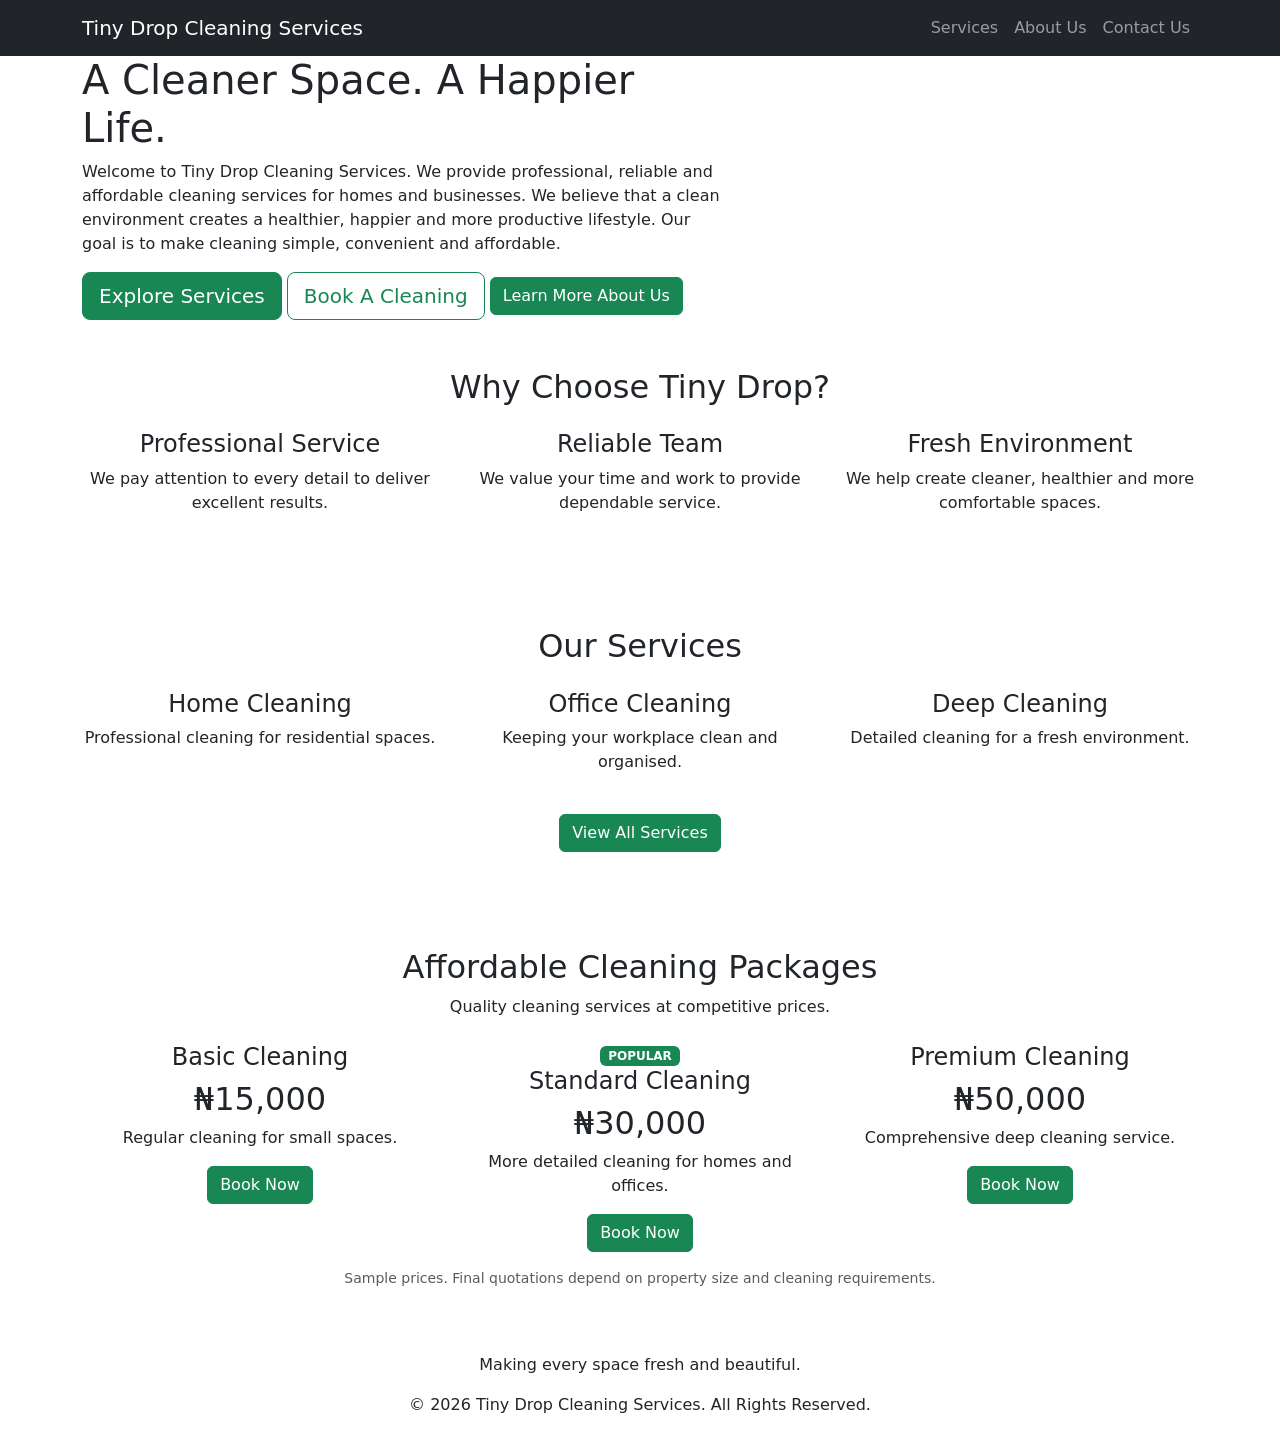
==== index.html @ 05069462 "Add files via upload" ====
<!DOCTYPE html>
<html lang="en">
<head>

    <meta charset="UTF-8">
    <meta name="viewport" content="width=device-width, initial-scale=1.0">
    <title>Tiny Drop Cleaning Services</title>
    <link href="https://cdn.jsdelivr.net/npm/bootstrap@5.3.3/dist/css/bootstrap.min.css" rel="stylesheet">
    <link rel="stylesheet" href="css/style.css">
</head>

<body>
<nav class="navbar navbar-expand-lg navbar-dark bg-dark">
    <div class="container">
        <a class="navbar-brand" href="index.html">
            Tiny Drop Cleaning Services
        </a>
        <button class="navbar-toggler" type="button" data-bs-toggle="collapse" data-bs-target="#navbarNav" aria-controls="navbarNav" aria-expanded="false"
        aria-label="Toggle navigation">
            <span class="navbar-toggle-icon"></span>
        </button>
        <div class="collapse navbar-collapse" id="navbarNav">
            <ul class="navbar-nav ms-auto">
                <li class="nav-item"><a class="nav-link" href="services.html">Services</a></li>
                <li class="nav-item"><a class="nav-link" href="about.html">About Us</a></li>
                <li class="nav-item"><a class="nav-link" href="contact.html">Contact Us</a></li>
            </ul>
        </div>
    </div>
</nav>

<section class="hero">
    <div class="container">
        <div class="row align-items-center">
            <div class="col-lg-7">
                <h1>
                    A Cleaner Space.
                    <span> A Happier Life.</span>
                </h1>
                <p>
                    Welcome to Tiny Drop Cleaning Services.
                    We provide professional, reliable and affordable
                    cleaning services for homes and businesses.
                    
                    We believe that a clean environment creates a healthier,
                    happier and more productive lifestyle.
                    
                    Our goal is to make cleaning simple, convenient and affordable.

                </p>
                <a href="services.html" class="btn btn-success btn-lg">
                    Explore Services
                </a>
                <a href="contact.html" class="btn btn-outline-success btn-lg">
                    Book A Cleaning
                </a>
                <a href="about.html" class="btn btn-success">
                    Learn More About Us
                </a>
            </div>
        </div>
    </div>
</section>


<section class="why-us py-5">
    <div class="container text-center">
        <h2 class="section-title">Why Choose Tiny Drop?</h2>
        <div class="row mt-4">
            <div class="col-md-4">
                <div class="feature-card">
                    <h4>Professional Service</h4>
                    <p>
                        We pay attention to every detail
                        to deliver excellent results.
                    </p>
                </div>
            </div>
            <div class="col-md-4">
                <div class="feature-card">
                    <h4>Reliable Team</h4>
                    <p>
                        We value your time and work
                        to provide dependable service.
                    </p>
                </div>
            </div>
            <div class="col-md-4">
                <div class="feature-card">
                    <h4>Fresh Environment</h4>
                    <p>
                        We help create cleaner,
                        healthier and more comfortable spaces.
                    </p>
                </div>
            </div>
        </div>
    </div>
</section>


<section class="container py-5 text-center">
    <h2 class="section-title">Our Services</h2>
    <div class="row mt-4">
        <div class="col-md-4">
            <div class="service-card">
                <h4>Home Cleaning</h4>
                <p>Professional cleaning for residential spaces.</p>
            </div>
        </div>
        <div class="col-md-4">
            <div class="service-card">
                <h4>Office Cleaning</h4>
                <p>Keeping your workplace clean and organised.</p>
            </div>
        </div>
        <div class="col-md-4">
            <div class="service-card">
                <h4>Deep Cleaning</h4>
                <p>Detailed cleaning for a fresh environment.</p>
            </div>
        </div>
    </div>
    <a href="services.html" class="btn btn-success mt-4">
        View All Services
    </a>
</section>

<section class="pricing-section py-5">
    <div class="container text-center">
        <h2 class="section-title">Affordable Cleaning Packages</h2>
        <p>Quality cleaning services at competitive prices.</p>
        <div class="row mt-4">
            <div class="col-md-4">
                <div class="price-card">
                    <h4>Basic Cleaning</h4>
                    <h2>₦15,000</h2>
                    <p>Regular cleaning for small spaces.</p>
                    <a href="contact.html" class="btn btn-success">
                        Book Now
                    </a>
                </div>
            </div>
            <div class="col-md-4">
                <div class="price-card featured-price">
                    <span class="badge bg-success">POPULAR</span>
                    <h4>Standard Cleaning</h4>
                    <h2>₦30,000</h2>
                    <p>More detailed cleaning for homes and offices.</p>
                    <a href="contact.html" class="btn btn-success">
                        Book Now
                    </a>
                </div>
            </div>
            <div class="col-md-4">
                <div class="price-card">
                    <h4>Premium Cleaning</h4>
                    <h2>₦50,000</h2>
                    <p>Comprehensive deep cleaning service.</p>
                    <a href="contact.html" class="btn btn-success">
                        Book Now
                    </a>
                </div>
            </div>
        </div>
        <p class="small text-muted mt-3">
            Sample prices. Final quotations depend on property size and cleaning requirements.
        </p>
    </div>
</section>


<footer class="footer">
    <div class="container text-center">
        <p>Making every space fresh and beautiful.</p>
        <p>© 2026 Tiny Drop Cleaning Services. All Rights Reserved.</p>
    </div>
</footer>

<script src="https://cdn.jsdelivr.net/npm/bootstrap@5.3.3/dist/js/bootstrap.bundle.min.js"></script>
</body>
</html>
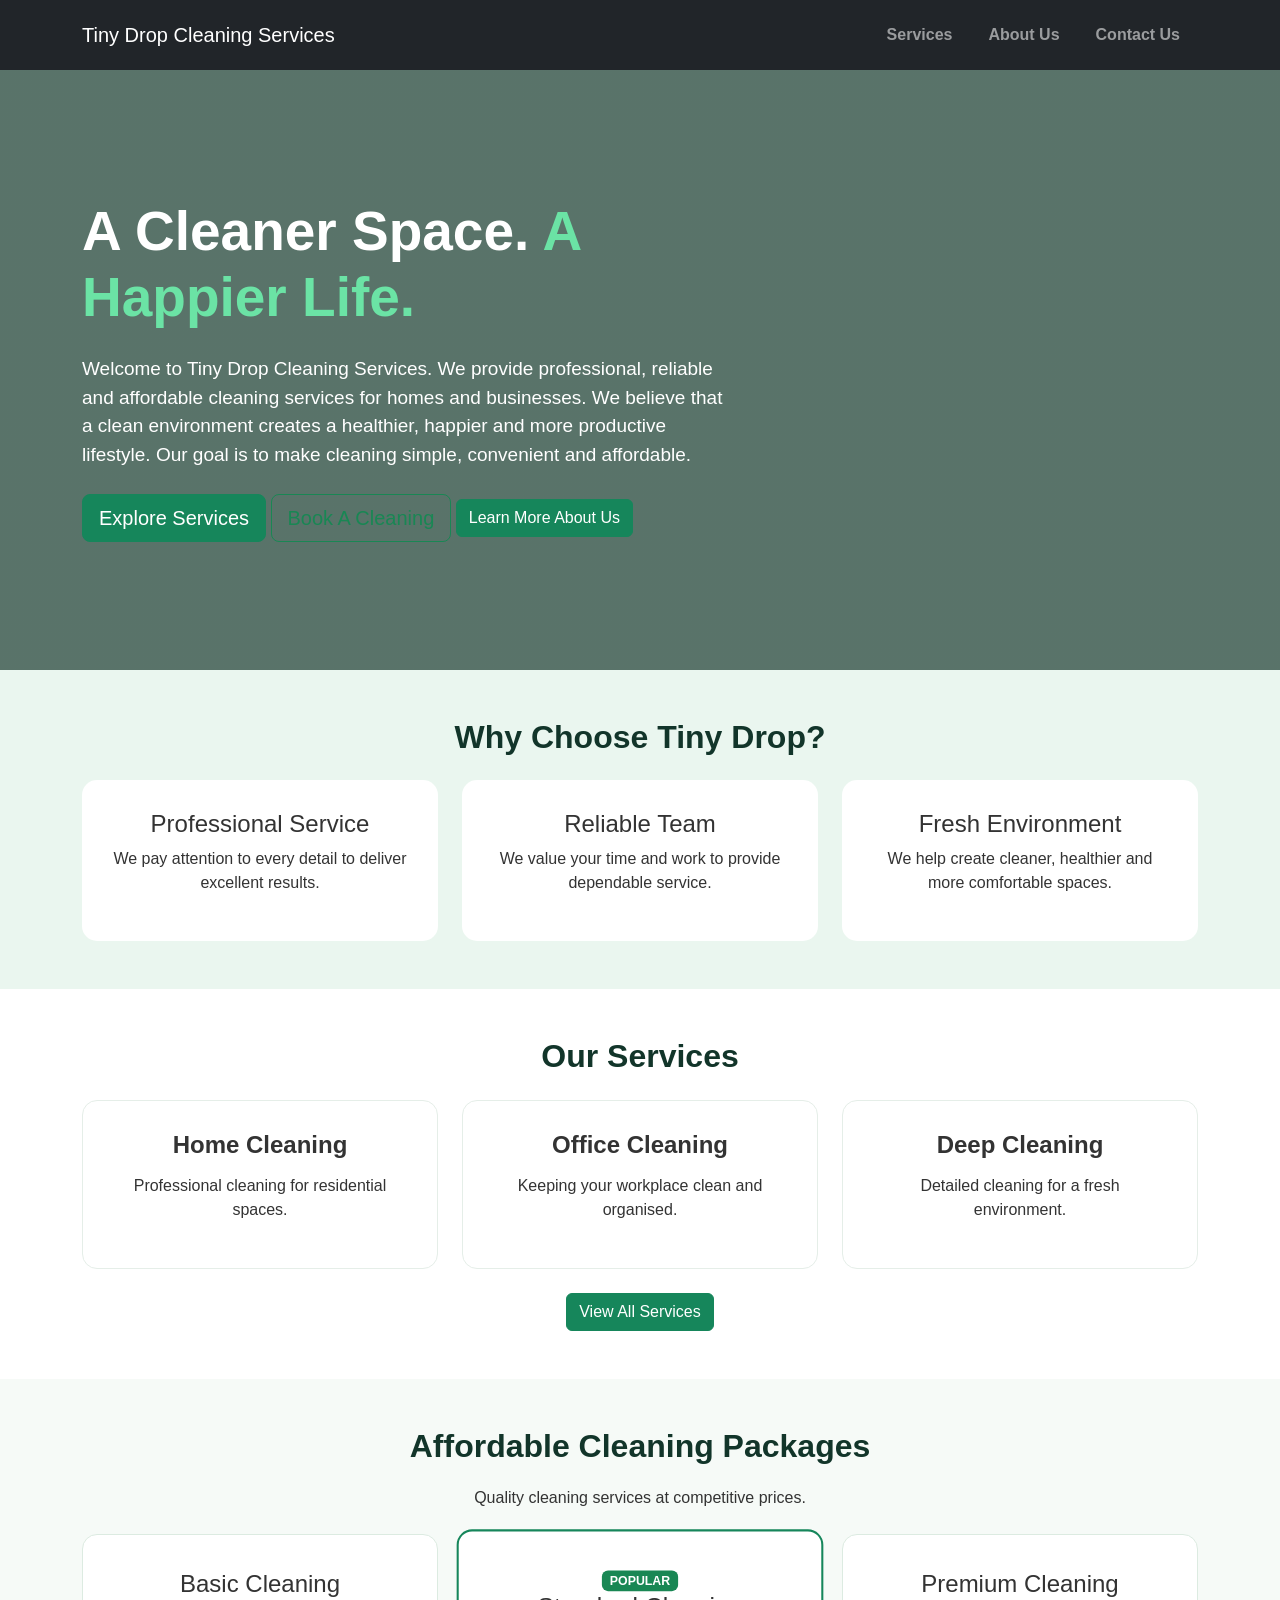
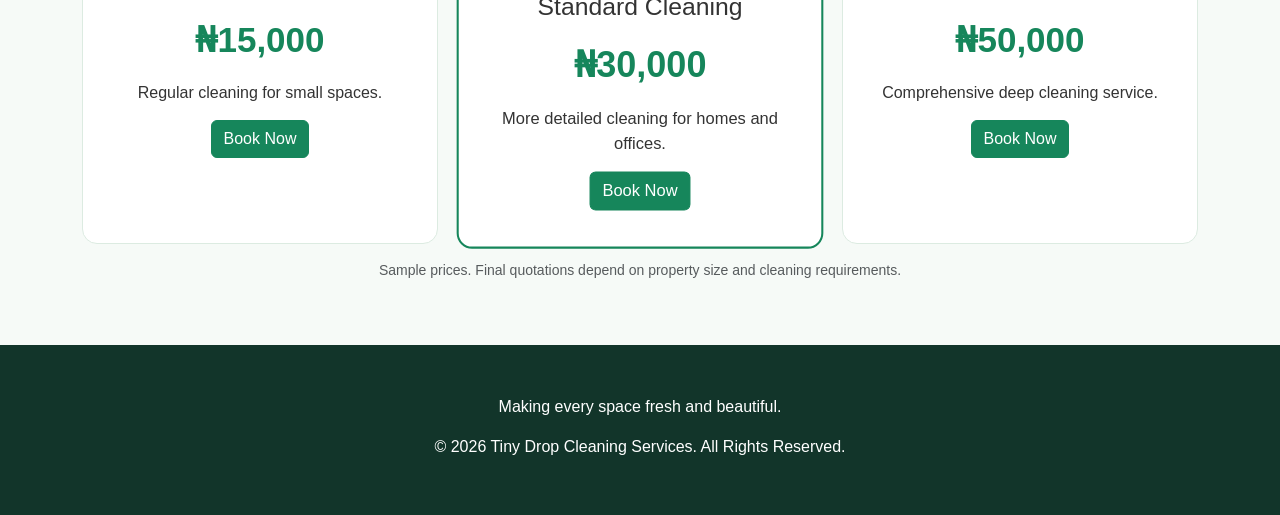
==== commit 07497063: "Add files via upload" ====
--- a/index.html
+++ b/index.html
@@ -178,5 +178,6 @@
 </footer>
 
 <script src="https://cdn.jsdelivr.net/npm/bootstrap@5.3.3/dist/js/bootstrap.bundle.min.js"></script>
+<script src="js/script.js"></script>
 </body>
 </html>
--- a/css/style.css
+++ b/css/style.css
@@ -0,0 +1,341 @@
+* {
+    margin: 0;
+    padding: 0;
+    box-sizing: border-box;
+}
+
+body {
+    font-family: Arial, sans-serif;
+    color: #333;
+    background-color: #ffffff;
+}
+
+
+
+.logo {
+    font-size: 25px;
+    font-weight: bold;
+    color: #16865b !important;
+    letter-spacing: 1px;
+}
+
+.drop-logo {
+    font-size: 30px;
+}
+
+
+
+.navbar {
+    padding: 15px 0;
+}
+
+.nav-link {
+    font-weight: bold;
+    margin: 0 10px;
+}
+
+.nav-link:hover {
+    color: #16865b !important;
+}
+
+.btn-success {
+    background-color: #16865b;
+    border-color: #16865b;
+}
+
+.btn-success:hover {
+    background-color: #106b48;
+    border-color: #106b48;
+}
+
+
+
+.hero {
+    min-height: 600px;
+
+    display: flex;
+
+    align-items: center;
+
+    background:
+        linear-gradient(rgba(0, 40, 25, 0.65), rgba(0, 40, 25, 0.65)),
+        url("https://images.unsplash.com/photo-1581578732596-0c5f4b7c6f8b?auto=format&fit=crop&w=1800&q=85");
+
+    background-size: cover;
+
+    background-position: center;
+}
+
+.hero h1 {
+    font-size: 55px;
+    font-weight: bold;
+    color: white;
+}
+
+.hero h1 span {
+    color: #6be3a5;
+}
+
+.hero p {
+    color: white;
+    font-size: 19px;
+    margin: 25px 0;
+}
+
+
+
+.section-title {
+    color: #12352a;
+    font-weight: bold;
+    margin-bottom: 20px;
+}
+
+.section-text {
+    max-width: 700px;
+    margin: auto;
+    line-height: 1.8;
+}
+
+
+
+.why-us {
+    background-color: #eaf6ef;
+}
+
+.feature-card {
+    background: white;
+    padding: 30px;
+    border-radius: 15px;
+    height: 100%;
+    transition: 0.3s;
+}
+
+.feature-card:hover {
+    transform: translateY(-8px);
+    box-shadow: 0 10px 25px rgba(0, 0, 0, 0.1);
+}
+
+.feature-card h3 {
+    font-size: 40px;
+    margin-bottom: 15px;
+}
+
+
+
+.service-card {
+    padding: 30px;
+    background: white;
+    border: 1px solid #e5eee8;
+    border-radius: 15px;
+    text-align: center;
+    height: 100%;
+    transition: 0.3s;
+}
+
+.service-card:hover {
+    transform: translateY(-8px);
+    box-shadow: 0 10px 25px rgba(0, 0, 0, 0.1);
+}
+
+.service-card h2 {
+    font-size: 45px;
+    margin-bottom: 20px;
+}
+
+.service-card h4 {
+    font-weight: bold;
+    margin-bottom: 15px;
+}
+
+
+
+.page-header {
+    background-color: #eaf6ef;
+    padding: 80px 0;
+}
+
+.page-header h1 {
+    color: #12352a;
+    font-weight: bold;
+    font-size: 45px;
+}
+
+.page-header p {
+    margin-top: 15px;
+}
+
+
+
+.about-logo {
+    background: #eaf6ef;
+    padding: 70px 30px;
+    border-radius: 20px;
+}
+
+.about-logo h2 {
+    color: #16865b;
+    font-weight: bold;
+}
+
+
+
+.pricing-section {
+    background-color: #f6faf7;
+}
+
+.price-card {
+    background: white;
+    padding: 35px 25px;
+    border-radius: 15px;
+    border: 1px solid #dcebe1;
+    height: 100%;
+    transition: 0.3s;
+}
+
+.price-card:hover {
+    transform: translateY(-8px);
+    box-shadow: 0 10px 25px rgba(0, 0, 0, 0.1);
+}
+
+.price-card h2 {
+    color: #16865b;
+    font-size: 35px;
+    font-weight: bold;
+    margin: 20px 0;
+}
+
+.price-card h3 {
+    color: #12352a;
+    font-weight: bold;
+}
+
+.price-card p {
+    margin-bottom: 15px;
+}
+
+.featured-price {
+    border: 2px solid #16865b;
+    transform: scale(1.03);
+}
+
+
+
+.booking-section {
+    background-color: #eaf6ef;
+}
+
+.booking-card {
+    background: white;
+    padding: 40px;
+    border-radius: 18px;
+    box-shadow: 0 10px 30px rgba(0, 0, 0, 0.08);
+}
+
+.booking-card h2 {
+    color: #12352a;
+    font-weight: bold;
+}
+
+.form-control,
+.form-select {
+    padding: 12px;
+    border-radius: 8px;
+}
+
+.form-control:focus,
+.form-select:focus {
+    border-color: #16865b;
+    box-shadow: 0 0 0 0.2rem rgba(22, 134, 91, 0.15);
+}
+
+
+
+.footer {
+    background-color: #12352a;
+    color: white;
+    padding: 40px 20px;
+}
+
+.footer h3 {
+    color: #6be3a5;
+    font-weight: bold;
+}
+
+.footer p {
+    margin-top: 10px;
+}
+
+
+
+@media screen and (max-width: 768px) {
+
+    .hero {
+        min-height: 500px;
+        padding: 50px 20px;
+    }
+
+    .hero h1 {
+        font-size: 38px;
+    }
+
+    .hero p {
+        font-size: 16px;
+    }
+
+    .page-header h1 {
+        font-size: 35px;
+    }
+
+    .booking-card {
+        padding: 25px 15px;
+    }
+
+    .featured-price {
+        transform: none;
+    }
+
+}
+
+
+@media screen and (max-width: 992px) {
+
+    .container {
+        width: 90%;
+    }
+
+    .hero h1 {
+        font-size: 35px;
+    }
+
+}
+
+
+@media screen and (max-width: 576px) {
+
+    body {
+        font-size: 14px;
+    }
+
+    .hero h1 {
+        font-size: 27px;
+    }
+
+    .hero p {
+        font-size: 14px;
+    }
+
+    .container {
+        width: 95%;
+    }
+
+    .row {
+        margin-left: 0;
+        margin-right: 0;
+    }
+
+    img {
+        max-width: 100%;
+        height: auto;
+    }
+
+}
